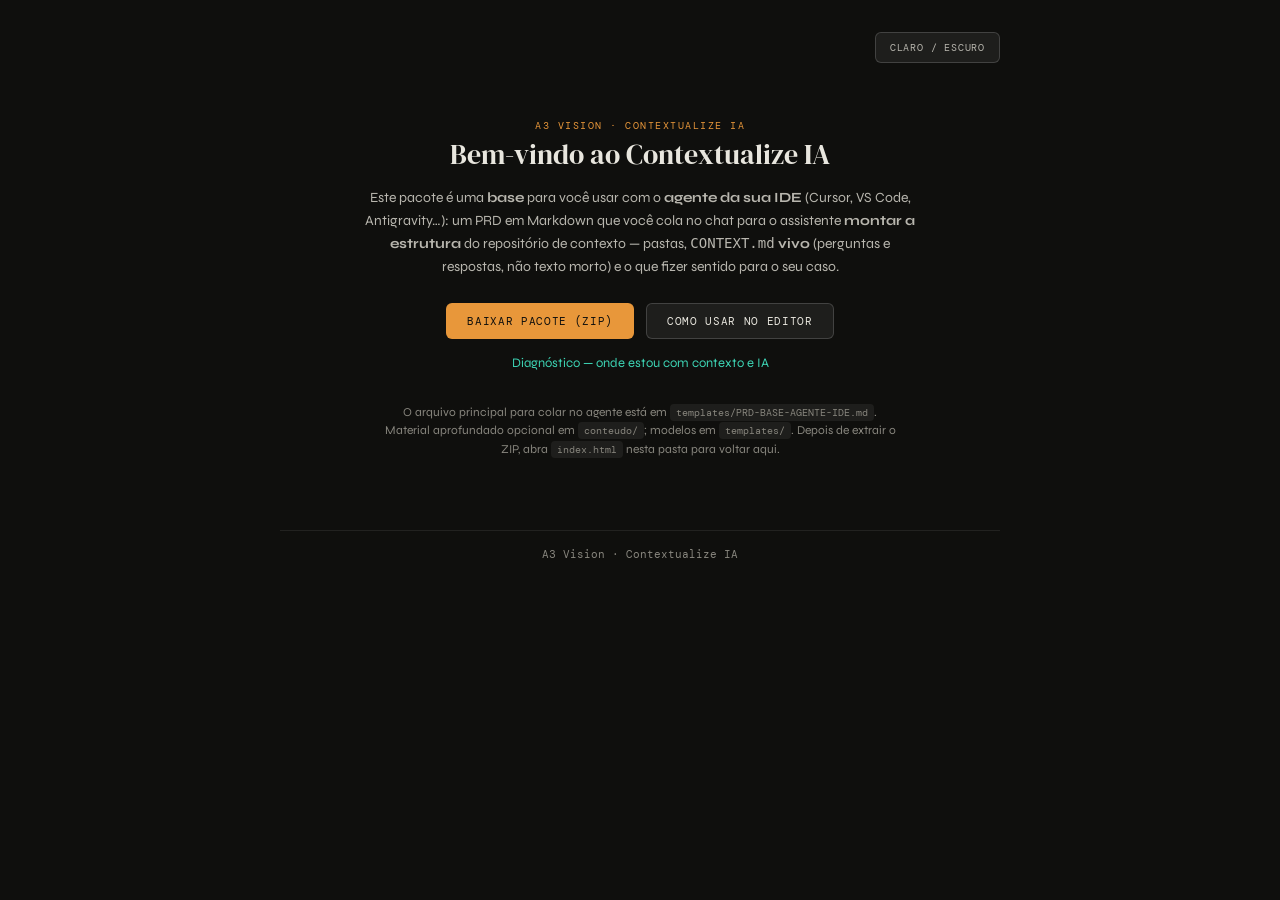
==== index.html @ 7ae10bdb "Commit inicial: projeto contextualiza-ia" ====
<!DOCTYPE html>
<html lang="pt-BR">
<head>
  <meta charset="UTF-8">
  <meta name="viewport" content="width=device-width, initial-scale=1.0">
  <title>Contextualize IA — Bem-vindo · A3 Vision</title>
  <link rel="preconnect" href="https://fonts.googleapis.com">
  <link href="https://fonts.googleapis.com/css2?family=DM+Serif+Display:ital@0;1&family=DM+Mono:wght@400;500&family=Syne:wght@400;500;700&display=swap" rel="stylesheet">
  <script src="app/assets/theme.js"></script>
  <link rel="stylesheet" href="app/assets/styles.css">
  <link rel="stylesheet" href="landing.css">
</head>
<body>
  <div class="fw-wrap landing-root">
    <div class="landing-bar">
      <button type="button" class="theme-toggle" onclick="toggleTheme()" aria-label="Alternar tema claro ou escuro">Claro / Escuro</button>
    </div>
    <div class="landing-hero">
      <div class="fw-eyebrow">A3 Vision · Contextualize IA</div>
      <h1 class="fw-title">Bem-vindo ao Contextualize IA</h1>
      <p class="landing-lead">
        Este pacote é uma <strong>base</strong> para você usar com o <strong>agente da sua IDE</strong> (Cursor, VS Code, Antigravity…):
        um PRD em Markdown que você cola no chat para o assistente <strong>montar a estrutura</strong> do repositório de contexto —
        pastas, <code>CONTEXT.md</code> <strong>vivo</strong> (perguntas e respostas, não texto morto) e o que fizer sentido para o seu caso.
      </p>
      <div class="landing-actions">
        <a id="download-zip" class="landing-btn landing-btn--primary" href="#">Baixar pacote (ZIP)</a>
        <a class="landing-btn landing-btn--secondary" href="app/index.html">Como usar no editor</a>
      </div>
      <p class="landing-extra">
        <a href="diagnostico.html">Diagnóstico — onde estou com contexto e IA</a>
      </p>
      <p class="landing-hint">
        O arquivo principal para colar no agente está em <code>templates/PRD-BASE-AGENTE-IDE.md</code>.
        Material aprofundado opcional em <code>conteudo/</code>; modelos em <code>templates/</code>.
        Depois de extrair o ZIP, abra <code>index.html</code> nesta pasta para voltar aqui.
      </p>
    </div>
    <footer class="footer-mini">
      A3 Vision · Contextualize IA
    </footer>
  </div>
  <script src="download-config.js"></script>
  <script>
    document.addEventListener('DOMContentLoaded', function () {
      var a = document.getElementById('download-zip');
      if (a && typeof window.DOWNLOAD_ZIP_URL === 'string') {
        var u = window.DOWNLOAD_ZIP_URL;
        if (u.indexOf('SEU-USUARIO') === -1 && u.indexOf('SEU-REPO') === -1) {
          a.href = u;
        }
      }
    });
  </script>
</body>
</html>
---- app/assets/styles.css ----
/* Design system — Contextualize IA · tema escuro padrão + claro opcional */
*, *::before, *::after { box-sizing: border-box; margin: 0; padding: 0; }

:root,
[data-theme="dark"] {
  --amber: #E8973A;
  --amber-light: #F5C27A;
  --amber-dim: rgba(232, 151, 58, 0.12);
  --teal: #3dd4b4;
  --red: #E05252;
  --ink: #e8e6de;
  --ink2: #b8b6ae;
  --ink3: #88867e;
  --surf: #1e1e1c;
  --bg: #0f0f0d;
  --border: rgba(255, 255, 255, 0.08);
  --border2: rgba(255, 255, 255, 0.16);
  --btn-on-amber: #141412;
  --scrollbar-track: #121210;
  --scrollbar-thumb: rgba(232, 151, 58, 0.42);
  --scrollbar-thumb-hover: rgba(61, 212, 180, 0.55);
  --serif: 'DM Serif Display', serif;
  --sans: 'Syne', sans-serif;
  --mono: 'DM Mono', monospace;
}

[data-theme="light"] {
  --ink: #1a1a18;
  --ink2: #4a4a46;
  --ink3: #8a8a84;
  --surf: #f5f4f0;
  --bg: #ffffff;
  --border: rgba(0, 0, 0, 0.1);
  --border2: rgba(0, 0, 0, 0.16);
  --amber-dim: rgba(232, 151, 58, 0.12);
  --btn-on-amber: #141412;
  --scrollbar-track: #e6e4de;
  --scrollbar-thumb: rgba(26, 26, 24, 0.28);
  --scrollbar-thumb-hover: rgba(232, 151, 58, 0.65);
}

body {
  font-family: var(--sans);
  background: var(--bg);
  color: var(--ink);
  min-height: 100vh;
  padding: 2rem 1rem 4rem;
}

.theme-toggle {
  font-family: var(--mono);
  font-size: 10px;
  letter-spacing: 0.08em;
  text-transform: uppercase;
  padding: 8px 14px;
  border-radius: 6px;
  border: 1px solid var(--border2);
  background: var(--surf);
  color: var(--ink2);
  cursor: pointer;
}

.theme-toggle:hover {
  color: var(--ink);
}

/* Markdown renderizado */
.md-content {
  font-size: 14px;
  line-height: 1.65;
  color: var(--ink2);
  max-width: 720px;
}

.md-content h1 {
  font-family: var(--serif);
  font-size: 1.65rem;
  color: var(--ink);
  margin: 0 0 0.75rem;
  font-weight: 400;
  line-height: 1.2;
}

.md-content h2 {
  font-size: 1.2rem;
  color: var(--ink);
  margin: 1.5rem 0 0.5rem;
  font-weight: 600;
}

.md-content h3 {
  font-size: 1.05rem;
  margin: 1.1rem 0 0.45rem;
  color: var(--ink);
  font-weight: 500;
}

.md-content h4 {
  font-size: 0.95rem;
  margin: 0.9rem 0 0.35rem;
  color: var(--ink);
}

.md-content p {
  margin: 0.65rem 0;
}

.md-content ul,
.md-content ol {
  margin: 0.65rem 0 0.65rem 1.25rem;
}

.md-content li {
  margin: 0.3rem 0;
}

.md-content code {
  font-family: var(--mono);
  font-size: 0.82em;
  background: var(--surf);
  padding: 2px 6px;
  border-radius: 4px;
  color: var(--ink);
}

.md-content pre {
  background: var(--surf);
  border: 0.5px solid var(--border2);
  padding: 1rem;
  border-radius: 8px;
  overflow-x: auto;
  margin: 1rem 0;
  font-size: 12px;
  line-height: 1.5;
}

.md-content pre code {
  background: none;
  padding: 0;
  font-size: inherit;
}

.md-content blockquote {
  border-left: 3px solid var(--amber);
  margin: 1rem 0;
  padding-left: 1rem;
  color: var(--ink3);
  font-size: 13px;
}

.md-content a {
  color: var(--teal);
}

.md-content table {
  border-collapse: collapse;
  width: 100%;
  margin: 1rem 0;
  font-size: 13px;
}

.md-content th,
.md-content td {
  border: 0.5px solid var(--border2);
  padding: 8px 10px;
  text-align: left;
}

.md-content th {
  background: var(--surf);
  color: var(--ink);
}

.md-content hr {
  border: none;
  border-top: 0.5px solid var(--border2);
  margin: 1.5rem 0;
}

.md-content details {
  margin: 1rem 0;
  font-size: 13px;
}

.md-content summary {
  cursor: pointer;
  color: var(--amber);
}

/* ——— Páginas internas (diagnóstico, app) ——— */
.fw-wrap {
  max-width: 820px;
  margin: 0 auto;
}

.diagnostico-topbar {
  display: flex;
  align-items: center;
  justify-content: space-between;
  flex-wrap: wrap;
  gap: 12px;
  margin-bottom: 1.5rem;
  padding-bottom: 1rem;
  border-bottom: 0.5px solid var(--border2);
}

.diagnostico-topbar a {
  color: var(--teal);
  font-size: 12px;
  text-decoration: none;
}

.diagnostico-topbar a:hover {
  text-decoration: underline;
}

.fw-header {
  border-bottom: 0.5px solid var(--border2);
  padding-bottom: 1.25rem;
  margin-bottom: 0;
}

.fw-eyebrow {
  font-family: var(--mono);
  font-size: 10px;
  letter-spacing: 0.15em;
  color: var(--amber);
  text-transform: uppercase;
  margin-bottom: 6px;
}

.fw-title {
  font-family: var(--serif);
  font-size: 28px;
  font-weight: 400;
  line-height: 1.15;
  margin-bottom: 6px;
}

.fw-subtitle {
  font-size: 13px;
  color: var(--ink2);
  line-height: 1.5;
}

.nav-tabs {
  display: flex;
  gap: 2px;
  padding: 1rem 0 0;
  border-bottom: 0.5px solid var(--border);
  overflow-x: auto;
  scrollbar-width: none;
}

.nav-tabs::-webkit-scrollbar {
  display: none;
}

.tab-btn {
  font-family: var(--mono);
  font-size: 10px;
  letter-spacing: 0.08em;
  text-transform: uppercase;
  color: var(--ink3);
  background: none;
  border: none;
  padding: 6px 14px 10px;
  cursor: pointer;
  white-space: nowrap;
  border-bottom: 2px solid transparent;
  transition: color 0.2s, border-color 0.2s;
  position: relative;
  top: 0.5px;
}

.tab-btn.active {
  color: var(--amber);
  border-bottom-color: var(--amber);
}

.tab-btn:hover:not(.active) {
  color: var(--ink2);
}

.section {
  display: none;
  padding-top: 1.75rem;
  animation: fadeUp 0.25s ease;
}

.section.active {
  display: block;
}

@keyframes fadeUp {
  from {
    opacity: 0;
    transform: translateY(6px);
  }
  to {
    opacity: 1;
    transform: translateY(0);
  }
}

.section-label {
  font-family: var(--mono);
  font-size: 10px;
  letter-spacing: 0.14em;
  text-transform: uppercase;
  color: var(--amber);
  margin-bottom: 4px;
}

.section-title {
  font-family: var(--serif);
  font-size: 22px;
  font-weight: 400;
  margin-bottom: 10px;
  line-height: 1.2;
}

.section-intro {
  font-size: 13px;
  color: var(--ink2);
  line-height: 1.65;
  margin-bottom: 1.5rem;
  max-width: 600px;
}

.card-grid {
  display: grid;
  grid-template-columns: repeat(auto-fit, minmax(200px, 1fr));
  gap: 10px;
  margin-bottom: 1.25rem;
}

.card {
  background: var(--surf);
  border: 0.5px solid var(--border);
  border-radius: 10px;
  padding: 1rem 1.1rem;
}

.card.accent {
  border-color: var(--amber);
  background: var(--amber-dim);
}

.card-num {
  font-family: var(--mono);
  font-size: 11px;
  color: var(--amber);
  margin-bottom: 6px;
}

.card-head {
  font-size: 13px;
  font-weight: 500;
  margin-bottom: 5px;
  line-height: 1.3;
}

.card-body {
  font-size: 12px;
  color: var(--ink2);
  line-height: 1.55;
}

.checklist {
  list-style: none;
  display: flex;
  flex-direction: column;
  gap: 6px;
  margin-bottom: 1.25rem;
}

.checklist li {
  display: flex;
  align-items: flex-start;
  gap: 8px;
  font-size: 13px;
  color: var(--ink2);
  line-height: 1.5;
}

.checklist li::before {
  content: '—';
  color: var(--amber);
  flex-shrink: 0;
  font-family: var(--mono);
  font-size: 11px;
  margin-top: 2px;
}

.callout {
  background: var(--amber-dim);
  border: 0.5px solid var(--amber);
  border-radius: 8px;
  padding: 0.9rem 1.1rem;
  margin-top: 1rem;
}

.callout-text {
  font-size: 13px;
  line-height: 1.55;
}

.callout-text strong {
  color: var(--amber);
  font-weight: 500;
}

.cta-bar {
  margin-top: 1.5rem;
  padding: 1rem 1.1rem;
  background: var(--surf);
  border: 0.5px solid var(--border2);
  border-radius: 10px;
  text-align: center;
}

.cta-bar a {
  display: inline-block;
  font-family: var(--mono);
  font-size: 11px;
  letter-spacing: 0.06em;
  text-transform: uppercase;
  color: var(--btn-on-amber);
  background: var(--amber);
  padding: 10px 20px;
  border-radius: 6px;
  text-decoration: none;
  transition: opacity 0.2s;
}

.cta-bar a:hover {
  opacity: 0.92;
}

.footer-mini {
  margin-top: 2.5rem;
  padding-top: 1rem;
  border-top: 0.5px solid var(--border);
  font-size: 11px;
  color: var(--ink3);
  font-family: var(--mono);
  text-align: center;
}

/* ——— Barras de rolagem (Firefox + WebKit) ——— */
html {
  scrollbar-width: thin;
  scrollbar-color: var(--scrollbar-thumb) var(--scrollbar-track);
}

.md-content,
pre {
  scrollbar-width: thin;
  scrollbar-color: var(--scrollbar-thumb) var(--scrollbar-track);
}

html::-webkit-scrollbar,
.md-content::-webkit-scrollbar,
pre::-webkit-scrollbar {
  width: 7px;
  height: 7px;
}

html::-webkit-scrollbar-track,
.md-content::-webkit-scrollbar-track,
pre::-webkit-scrollbar-track {
  background: var(--scrollbar-track);
  border-radius: 4px;
}

html::-webkit-scrollbar-thumb,
.md-content::-webkit-scrollbar-thumb,
pre::-webkit-scrollbar-thumb {
  background: linear-gradient(
    180deg,
    var(--scrollbar-thumb) 0%,
    rgba(61, 212, 180, 0.22) 100%
  );
  border-radius: 4px;
  border: 2px solid transparent;
  background-clip: padding-box;
}

html::-webkit-scrollbar-thumb:hover,
.md-content::-webkit-scrollbar-thumb:hover,
pre::-webkit-scrollbar-thumb:hover {
  background: var(--scrollbar-thumb-hover);
  background-clip: padding-box;
}

html::-webkit-scrollbar-corner {
  background: var(--scrollbar-track);
}

@media (max-width: 540px) {
  .card-grid {
    grid-template-columns: 1fr;
  }
}
---- landing.css ----
/* Landing raiz — complementa app/assets/styles.css */
.landing-bar {
  display: flex;
  justify-content: flex-end;
  margin-bottom: 0.5rem;
}

.landing-root {
  max-width: 720px;
  margin: 0 auto;
}

.landing-hero {
  text-align: center;
  padding: 3rem 0 2rem;
}

.landing-lead {
  font-size: 14px;
  color: var(--ink2);
  line-height: 1.65;
  max-width: 560px;
  margin: 1rem auto 0;
}

.landing-actions {
  display: flex;
  gap: 12px;
  flex-wrap: wrap;
  justify-content: center;
  margin-top: 1.5rem;
  align-items: center;
}

.landing-btn {
  display: inline-block;
  font-family: var(--mono);
  font-size: 11px;
  letter-spacing: 0.06em;
  text-transform: uppercase;
  padding: 10px 20px;
  border-radius: 6px;
  text-decoration: none;
  transition: opacity 0.2s;
  border: 0.5px solid transparent;
}

.landing-btn--primary {
  color: var(--bg);
  background: var(--amber);
}

.landing-btn--secondary {
  color: var(--ink);
  background: var(--surf);
  border-color: var(--border2);
}

.landing-btn:hover {
  opacity: 0.92;
}

.landing-hint {
  margin-top: 2rem;
  font-size: 12px;
  color: var(--ink3);
  line-height: 1.55;
  max-width: 520px;
  margin-left: auto;
  margin-right: auto;
}

.landing-hint code {
  font-family: var(--mono);
  font-size: 10px;
  background: var(--surf);
  padding: 2px 6px;
  border-radius: 4px;
}

.landing-extra {
  margin-top: 1rem;
  font-size: 13px;
}

.landing-extra a {
  color: var(--teal);
  text-decoration: none;
}

.landing-extra a:hover {
  text-decoration: underline;
}
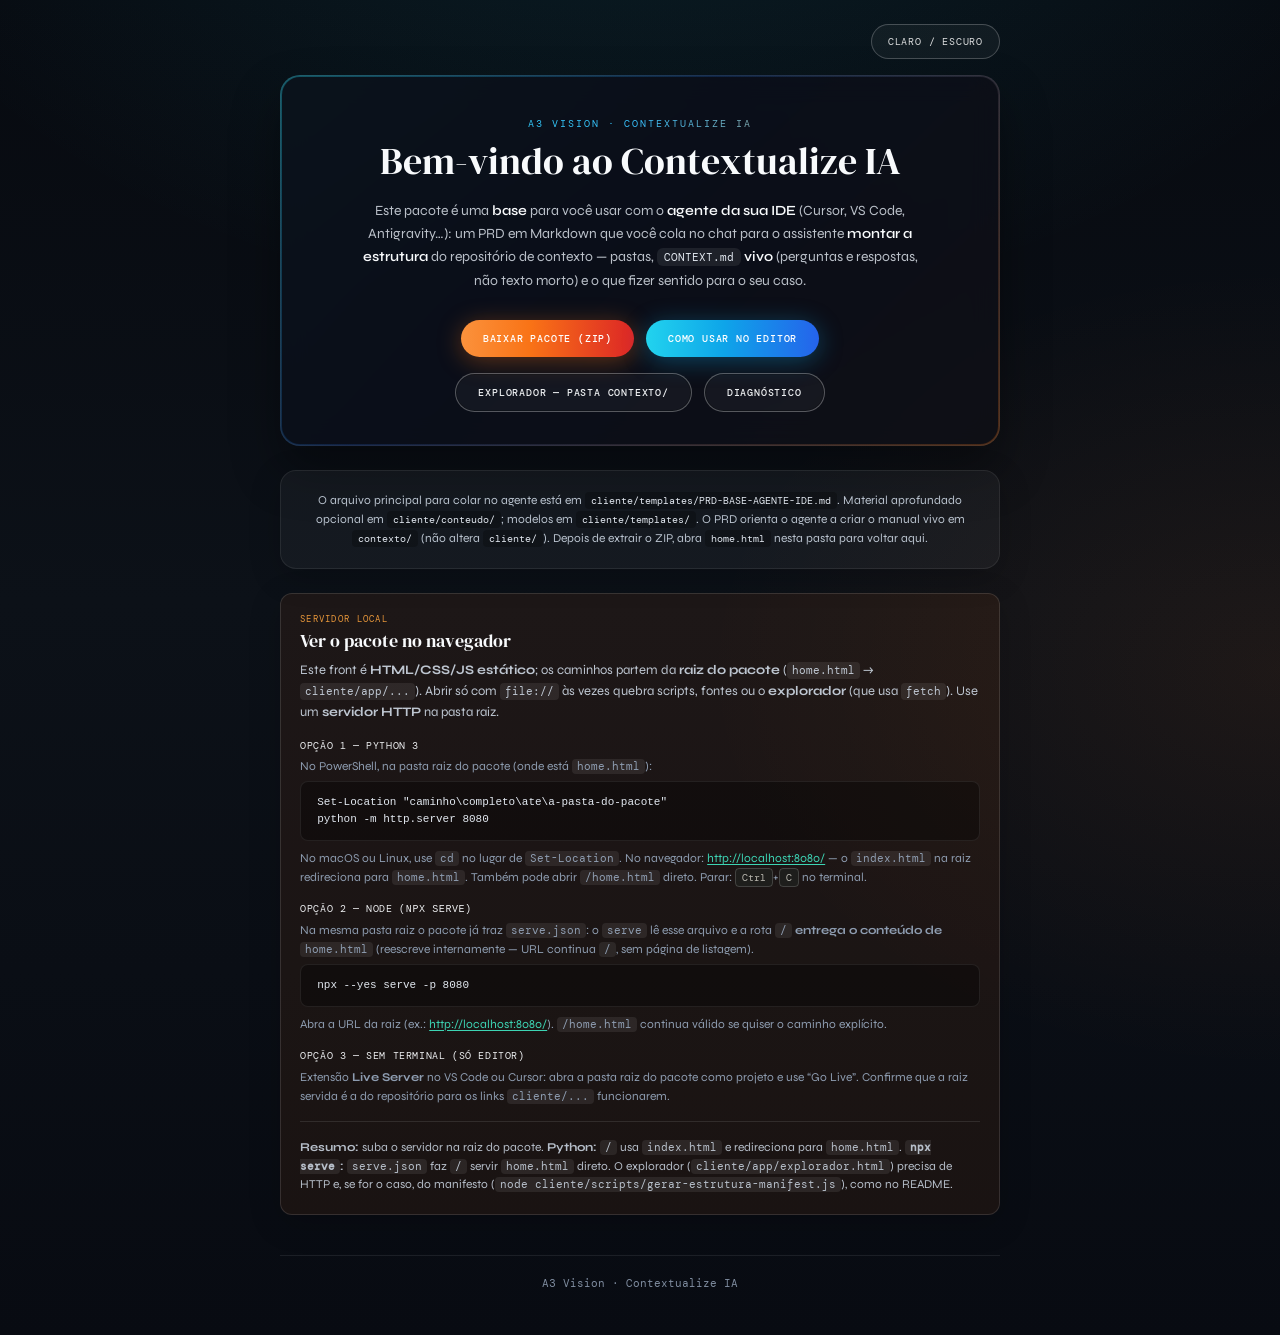
==== commit 1dafc69e: "Raiz: index.html para Python, serve.json para npx serve; docs e PRD alinhados." ====
--- a/index.html
+++ b/index.html
@@ -3,54 +3,11 @@
 <head>
   <meta charset="UTF-8">
   <meta name="viewport" content="width=device-width, initial-scale=1.0">
-  <title>Contextualize IA — Bem-vindo · A3 Vision</title>
-  <link rel="preconnect" href="https://fonts.googleapis.com">
-  <link href="https://fonts.googleapis.com/css2?family=DM+Serif+Display:ital@0;1&family=DM+Mono:wght@400;500&family=Syne:wght@400;500;700&display=swap" rel="stylesheet">
-  <script src="app/assets/theme.js"></script>
-  <link rel="stylesheet" href="app/assets/styles.css">
-  <link rel="stylesheet" href="landing.css">
+  <meta http-equiv="refresh" content="0;url=home.html">
+  <title>Contextualize IA — Boas-vindas</title>
+  <script>location.replace('home.html');</script>
 </head>
 <body>
-  <div class="fw-wrap landing-root">
-    <div class="landing-bar">
-      <button type="button" class="theme-toggle" onclick="toggleTheme()" aria-label="Alternar tema claro ou escuro">Claro / Escuro</button>
-    </div>
-    <div class="landing-hero">
-      <div class="fw-eyebrow">A3 Vision · Contextualize IA</div>
-      <h1 class="fw-title">Bem-vindo ao Contextualize IA</h1>
-      <p class="landing-lead">
-        Este pacote é uma <strong>base</strong> para você usar com o <strong>agente da sua IDE</strong> (Cursor, VS Code, Antigravity…):
-        um PRD em Markdown que você cola no chat para o assistente <strong>montar a estrutura</strong> do repositório de contexto —
-        pastas, <code>CONTEXT.md</code> <strong>vivo</strong> (perguntas e respostas, não texto morto) e o que fizer sentido para o seu caso.
-      </p>
-      <div class="landing-actions">
-        <a id="download-zip" class="landing-btn landing-btn--primary" href="#">Baixar pacote (ZIP)</a>
-        <a class="landing-btn landing-btn--secondary" href="app/index.html">Como usar no editor</a>
-      </div>
-      <p class="landing-extra">
-        <a href="diagnostico.html">Diagnóstico — onde estou com contexto e IA</a>
-      </p>
-      <p class="landing-hint">
-        O arquivo principal para colar no agente está em <code>templates/PRD-BASE-AGENTE-IDE.md</code>.
-        Material aprofundado opcional em <code>conteudo/</code>; modelos em <code>templates/</code>.
-        Depois de extrair o ZIP, abra <code>index.html</code> nesta pasta para voltar aqui.
-      </p>
-    </div>
-    <footer class="footer-mini">
-      A3 Vision · Contextualize IA
-    </footer>
-  </div>
-  <script src="download-config.js"></script>
-  <script>
-    document.addEventListener('DOMContentLoaded', function () {
-      var a = document.getElementById('download-zip');
-      if (a && typeof window.DOWNLOAD_ZIP_URL === 'string') {
-        var u = window.DOWNLOAD_ZIP_URL;
-        if (u.indexOf('SEU-USUARIO') === -1 && u.indexOf('SEU-REPO') === -1) {
-          a.href = u;
-        }
-      }
-    });
-  </script>
+  <p>Indo para as boas-vindas… <a href="home.html">Abrir home.html</a></p>
 </body>
 </html>
